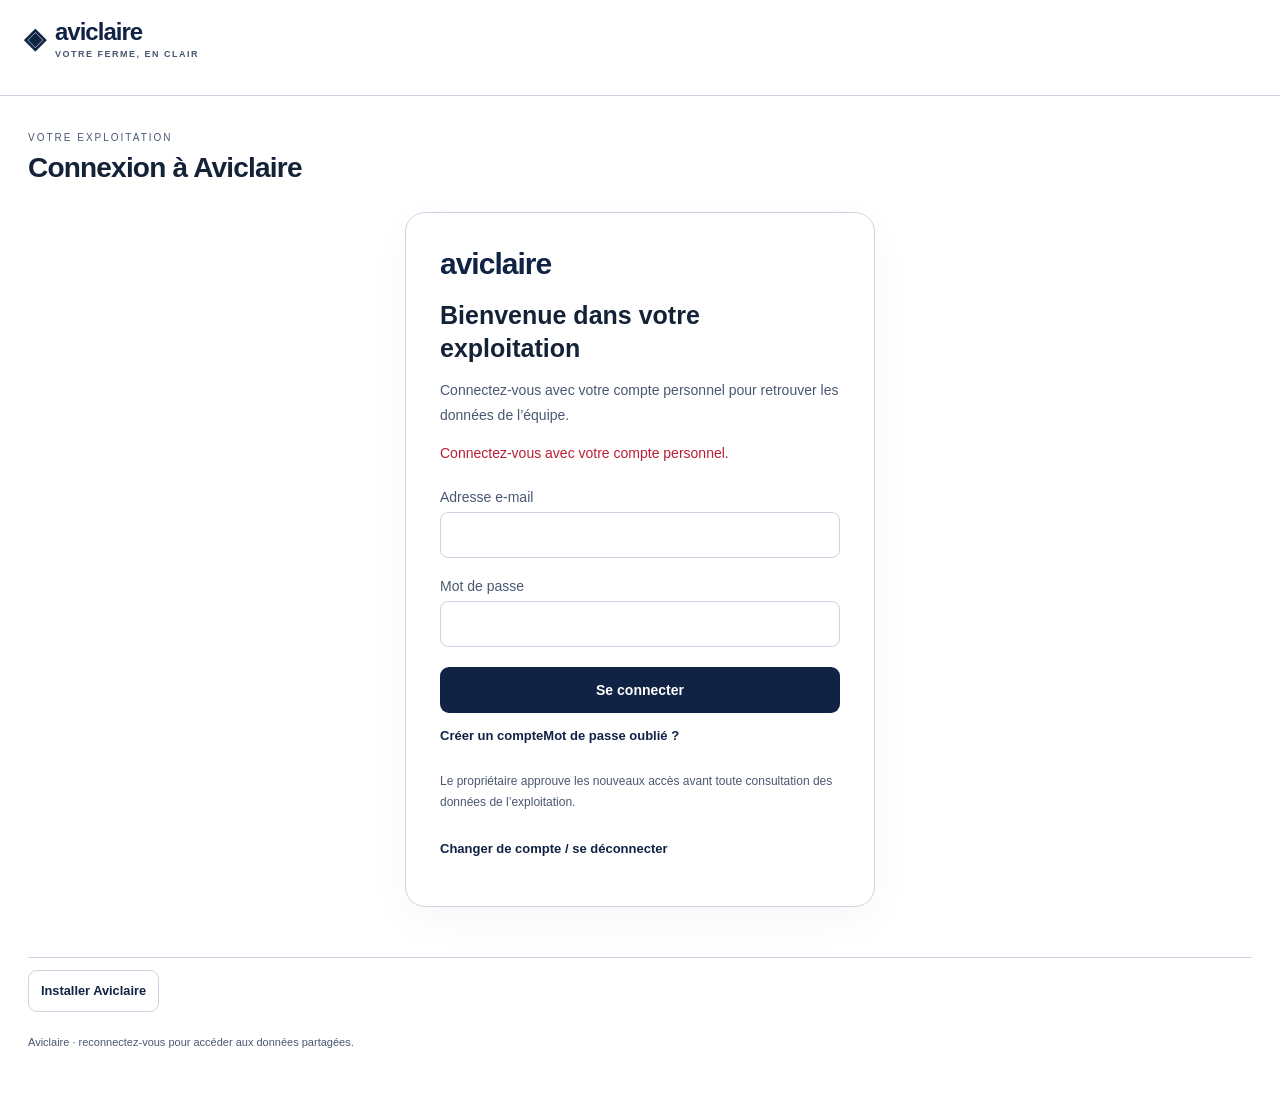
==== index.html @ 54e0d5b5 "Clarify opening funds and notes in the cash ledger Display opening funds consistently in the daily c" ====
<!doctype html><html lang="fr"><head><meta charset="utf-8"><meta name="viewport" content="width=device-width,initial-scale=1"><meta name="theme-color" content="#102344"><title>Aviclaire · Gestion de ferme</title><link rel="stylesheet" href="daily-style.css?release=c564265c43cd446d624cab5a"><link rel="manifest" href="manifest.webmanifest"><link rel="icon" type="image/svg+xml" href="icon.svg"><link rel="apple-touch-icon" href="apple-touch-icon.png"><link rel="stylesheet" href="pwa-style.css?release=c564265c43cd446d624cab5a"><meta name="aviclaire-shell-version" content="c564265c43cd446d624cab5a"></head><body><aside><a class="brand" href="index.html?actualiser=c564265c43cd446d624cab5a">◈ <span>aviclaire<small>VOTRE FERME, EN CLAIR</small></span></a><nav id="nav" aria-label="Rubriques de l’exploitation"></nav><div class="aside-foot">Gestion avicole<br><small>FCFA · Gestion partagée</small></div></aside><main><header><div><small id="eyebrow">VOTRE EXPLOITATION</small><h1 id="title">Vue d’ensemble</h1></div><button id="new">＋ Nouvelle bande</button></header><div id="connection" role="status"></div><div id="notice" role="status"></div><div id="content"></div><footer id="data-footer">Aviclaire · Accès personnel aux données partagées de l’exploitation.</footer></main><dialog id="dialog"><form id="form"><div class="dialog-head"><h2 id="form-title"></h2><button type="button" id="close" aria-label="Fermer">×</button></div><div id="fields"></div><p id="error" role="alert"></p><button type="submit">Enregistrer</button></form></dialog><script type="module" src="application.js?release=c564265c43cd446d624cab5a"></script><script type="module" src="pwa.js?release=c564265c43cd446d624cab5a"></script></body></html>
---- daily-style.css ----
:root{color-scheme:light;--app-navy:#102344;--app-ink:#142238;--app-muted:#495871;--app-border:#cbd5e1;--app-surface:#f2f5f9;--app-important:#ba1e34;--app-important-on-navy:#ff9fac}
*{box-sizing:border-box}body{margin:0;background:#fff;color:var(--app-ink);font-family:Inter,'Segoe UI',Arial,sans-serif;font-size:14px}button,input,select{font:inherit}button{border:0;border-radius:9px;background:var(--app-navy);color:white;padding:11px 16px;font-weight:600;cursor:pointer}button:hover{filter:brightness(.94)}button:focus-visible,input:focus-visible,select:focus-visible,a:focus-visible{outline:3px solid #456da4;outline-offset:3px}aside{position:sticky;top:0;background:#fff;border-bottom:1px solid var(--app-border);padding:18px max(24px,calc((100vw - 1360px)/2));z-index:5}.brand{display:flex;align-items:center;gap:10px;font-size:28px;text-decoration:none;color:var(--app-navy);font-weight:800;letter-spacing:-1px}.brand span{color:var(--app-navy);font-size:24px}.brand small{display:block;font-size:9px;color:var(--app-muted);letter-spacing:1.5px;margin-top:3px}.aside-foot{display:none}nav{display:flex;gap:5px;margin-top:18px;overflow:auto;scrollbar-width:thin}nav button{background:transparent;color:var(--app-muted);padding:10px 16px;white-space:nowrap;font-size:13px}nav .active{background:#e7eef8;color:var(--app-navy)}main{max-width:1360px;margin:0 auto;padding:32px 28px}header{display:flex;justify-content:space-between;align-items:center;gap:15px;margin-bottom:28px}#eyebrow{font-size:10px;letter-spacing:2px;color:var(--app-muted)}h1{font-size:28px;letter-spacing:-.8px;margin:8px 0 0}h2{font-size:17px;margin:0 0 20px}h3{font-size:14px}p{line-height:1.8;color:var(--app-muted)}.toolbar{display:flex;justify-content:space-between;align-items:flex-end;gap:16px;margin-bottom:22px}.toolbar-right{display:flex;align-items:flex-end;gap:12px}label{display:grid;gap:7px;font-size:12px;color:var(--app-muted)}input,select{border:1px solid var(--app-border);border-radius:8px;background:white;color:var(--app-ink);padding:10px;min-width:0;max-width:100%}.toolbar select{min-width:240px}.secondary{background:#e7eef8;color:var(--app-navy)}.hero{background:linear-gradient(110deg,#102344,#1c3b68);border-radius:20px;padding:30px 34px;display:grid;grid-template-columns:1.3fr 1fr;gap:35px;color:#fff;margin:18px 0 24px}.hero small{font-size:10px;letter-spacing:1.4px;color:#d9e7ff}.hero h2{color:var(--app-important-on-navy);font-size:38px;letter-spacing:-1px;margin:15px 0 10px}.hero p{color:#d9e7ff;margin:0 0 18px;font-size:12px}.hero .secondary{background:#ffffff24;color:white}.hero button:focus-visible,.common-cash button:focus-visible{outline-color:#fff}.hero .row{border-color:#ffffff20;font-size:12px}.hero .row span{color:#d9e7ff}.hero .row b{color:white}.cycle-line{display:flex;align-items:center;gap:15px;color:var(--app-muted);font-size:12px;flex-wrap:wrap}.badge{border-radius:20px;padding:8px 12px;color:var(--app-navy);background:#e7eef8;font-weight:700}.saved{margin-left:auto;color:var(--app-navy);font-size:11px}.metrics{display:grid;grid-template-columns:repeat(4,minmax(0,1fr));gap:18px;margin-bottom:22px}.metrics.three{grid-template-columns:repeat(3,minmax(0,1fr))}.metric{padding:24px;background:#fff;border:1px solid var(--app-border);border-radius:16px;display:grid;gap:12px}.metric small{color:var(--app-muted);font-size:12px}.metric strong{color:var(--app-important);font-size:25px;letter-spacing:-.5px;overflow-wrap:anywhere}.metric span{font-size:11px;color:var(--app-muted)}.negative{color:var(--app-important)}.quick-actions,.actions{display:flex;flex-wrap:wrap;gap:10px}.quick-actions{margin:5px 0 26px}.grid{display:grid;grid-template-columns:1fr 1.2fr;gap:22px}.panel{padding:25px;background:white;border:1px solid var(--app-border);border-radius:17px;margin-bottom:23px;min-width:0}.row{padding:13px 0;display:flex;justify-content:space-between;gap:15px;border-bottom:1px solid #e4eaf2;line-height:1.5}.row span{color:var(--app-muted)}.row b{text-align:right;font-weight:600}.note{background:var(--app-surface);padding:16px;border-radius:10px;font-size:12px;color:var(--app-muted);margin:18px 0;line-height:1.8}.section-head{display:flex;justify-content:space-between;align-items:center;gap:12px;margin-bottom:20px;flex-wrap:wrap}.tabs{display:flex;gap:6px;padding:5px;background:#e7eef8;border-radius:12px}.tabs button{padding:10px 18px}.table-wrap,.balance-wrap{overflow:auto}table{width:100%;border-collapse:collapse;white-space:nowrap}th{text-align:left;background:var(--app-surface);color:var(--app-muted);font-size:10px;font-weight:600;text-transform:uppercase;letter-spacing:.5px}td,th{padding:15px 11px;border-bottom:1px solid #e4eaf2}td{font-size:12px}td button{font-size:11px;padding:7px 10px}.empty-cell{color:var(--app-muted);padding:26px;text-align:center}.cash-chart{display:block;width:100%;max-height:280px}.cash-chart line{stroke:var(--app-border)}.cash-chart polyline{stroke:var(--app-important)}.cash-chart text{fill:var(--app-muted)}.balance{table-layout:fixed;min-width:640px}.balance th{text-align:center;font-size:13px;color:var(--app-navy);background:#e7eef8;padding:16px}.balance th+th{border-left:12px solid white}.balance td{white-space:normal}.balance td:nth-child(2n){text-align:right;white-space:nowrap}.balance td:nth-child(3){border-left:12px solid white}.balance-total{font-weight:800;background:#edf2f9}.balance-check{display:flex;justify-content:space-between;padding:17px 20px;margin-top:24px;background:#fff0f2;color:var(--app-important);border-radius:9px}.balance-check.balanced{background:#edf2f9;color:var(--app-navy)}.onboard{display:grid;grid-template-columns:repeat(3,1fr);gap:15px;margin:24px 0}.onboard>div{padding:20px;border-radius:12px;background:var(--app-surface)}.onboard p{font-size:12px}dialog{border:0;border-radius:18px;max-width:740px;width:calc(100% - 30px);max-height:90vh;padding:28px;color:var(--app-ink);box-shadow:0 30px 120px #10234440}dialog::backdrop{background:#10234470;backdrop-filter:blur(3px)}.dialog-head{display:flex;justify-content:space-between;gap:20px;align-items:flex-start}.dialog-head button{font-size:22px;background:#e7eef8;color:var(--app-navy);padding:3px 11px}#fields{display:grid;grid-template-columns:1fr 1fr;gap:18px;margin:24px 0}#error{color:var(--app-important)}footer{font-size:11px;color:var(--app-muted);margin:12px 0 20px}.alert{background:#fff0f2;color:var(--app-important);padding:16px;border-radius:10px;margin:12px 0 20px}@media(max-width:950px){.grid{grid-template-columns:1fr}.hero{grid-template-columns:1fr 1fr;gap:20px}.metrics .metric{padding:18px}.metric strong{font-size:21px}nav button{padding:10px 12px}}@media(max-width:650px){aside{padding:14px 16px;position:static}nav{margin-top:14px}nav button{font-size:12px;padding:10px 12px}main{padding:22px 16px}h1{font-size:24px}header{align-items:flex-start}header button{font-size:11px;padding:11px}.toolbar{align-items:flex-start;flex-direction:column}.toolbar-right{width:100%;justify-content:space-between}.toolbar select{min-width:240px}.hero{grid-template-columns:1fr;padding:25px;gap:8px}.hero h2{font-size:32px}.hero-side .row{padding:9px 0}.metrics.three{grid-template-columns:1fr}.metric{display:flex;flex-wrap:wrap;align-items:center;justify-content:space-between;gap:8px}.metric small{width:100%}.metric span{max-width:55%;text-align:right}.panel{padding:20px}.quick-actions>*{flex-grow:1}.onboard{grid-template-columns:1fr}.section-head .actions{width:100%}.actions button{font-size:12px}.tabs{width:100%}.tabs button{flex:1}.saved{margin-left:0}.balance-check{gap:20px}#fields{grid-template-columns:1fr}}

/* Parcours collaboratifs, dans le design Aviclaire existant. */
.connection-note{display:flex;align-items:center;gap:12px;flex-wrap:wrap;background:#fff;border:1px solid var(--app-border);border-radius:12px;padding:12px 16px;margin-bottom:18px;color:var(--app-navy);font-size:12px}.connection-note span{flex:1}.connection-note button{padding:8px 12px;min-height:40px}.connection-note a,.session-tools a{color:var(--app-navy);font-weight:600}.pending{color:var(--app-important);background:#fff0f2}.brand-row{display:flex;align-items:center;justify-content:space-between;gap:20px}.session-tools{display:flex;align-items:center;gap:18px;flex-wrap:wrap;font-size:12px}.button-link{display:inline-flex;align-items:center;justify-content:center;min-height:44px;border-radius:9px;background:var(--app-navy);color:#fff;text-decoration:none;font-weight:600;padding:12px 18px}.auth-card{max-width:470px;margin:25px auto 50px;padding:34px;border:1px solid var(--app-border);border-radius:20px;background:#fff;box-shadow:0 14px 45px #10234409}.auth-card h2{font-size:25px;line-height:1.3;margin:18px 0 12px}.auth-brand{color:var(--app-navy);font-size:30px;font-weight:750;letter-spacing:-1px}.auth-card form{display:grid;gap:20px;margin-top:24px}.auth-card input{min-height:46px}.auth-card label{font-size:14px;color:var(--app-muted)}.auth-card button{min-height:46px}.auth-help{font-size:12px}.local-link{color:var(--app-muted);font-size:12px;display:block;margin-top:20px}.text-button{background:transparent;color:var(--app-navy);padding:12px 0;font-size:13px}.common-cash{background:linear-gradient(120deg,#102344,#1c3b68);color:white;padding:24px 28px;border-radius:18px;display:flex;align-items:center;justify-content:space-between;gap:20px;flex-wrap:wrap;margin-bottom:22px}.common-cash>div{display:grid;gap:10px}.common-cash small{letter-spacing:1px;color:#d9e7ff;font-size:11px}.common-cash strong{color:var(--app-important-on-navy);font-size:32px;font-weight:700}.common-cash span{font-size:12px;color:#d9e7ff}.common-cash button{background:#ffffff20;color:white;min-height:44px}.invite-form{display:flex;align-items:end;gap:15px;margin-top:25px;flex-wrap:wrap}.invite-form label{flex:1;min-width:200px}.panel pre{white-space:pre-wrap;overflow-wrap:anywhere;max-width:640px;max-height:400px;overflow:auto;font-size:11px}.panel details summary{cursor:pointer;color:var(--app-navy)}input,select,button{min-height:44px}#auth-message{color:var(--app-important);line-height:1.6}nav button{min-height:44px}th{color:var(--app-muted);font-size:11px}label{color:var(--app-muted)}footer{color:var(--app-muted)}.note{color:var(--app-muted)}.metric small{color:var(--app-muted)}.metric span{color:var(--app-muted)}.saved{font-size:12px}.table-wrap{max-width:100%}
@media(max-width:650px){.auth-card{padding:24px 20px;margin-top:0}.connection-note{padding:12px}.connection-note span{flex-basis:100%}.common-cash{padding:22px}.common-cash strong{font-size:28px}.brand-row{align-items:flex-start;flex-direction:column;gap:12px}.session-tools{font-size:12px;gap:12px}.toolbar select{min-width:0;width:100%}.toolbar>label{width:100%}.toolbar-right{flex-wrap:wrap}.metrics{grid-template-columns:1fr 1fr;gap:12px}.metric strong{font-size:22px}.panel{padding:18px}header{flex-wrap:wrap}#new{font-size:12px}.invite-form>*{width:100%}nav{flex-wrap:wrap;overflow:visible;gap:3px}nav button{padding:9px 11px}}
@media(max-width:360px){main{padding:18px 12px}.metrics{grid-template-columns:1fr}.connection-note button{padding:8px}.auth-card h2{font-size:23px}}

[hidden]{display:none!important}
.cash-movement-note{display:block;margin-top:6px;line-height:1.5;max-width:38em}

/* Scoped to the daily overview; forms and detailed registers keep their UI. */
.home-dashboard{--home-ink:var(--app-navy);--home-muted:var(--app-muted);--home-border:var(--app-border);--home-accent:var(--app-navy);--home-important:var(--app-important);color:var(--home-ink)}
.home-overview-line{display:flex;justify-content:space-between;align-items:center;gap:12px;flex-wrap:wrap}.home-overview-line p{margin:0;color:var(--home-ink);font-weight:700;font-size:14px}.home-sync{display:inline-flex;align-items:center;gap:7px;padding:8px 11px;border:1px solid var(--app-border);border-radius:8px;color:var(--app-muted);background:#fff;font-size:11px;line-height:1.5}.home-sync:before{content:'';display:inline-block;width:7px;height:7px;border-radius:50%;background:var(--app-important);flex-shrink:0}.home-sync.is-current:before{background:var(--app-navy)}.home-period{margin:8px 0 22px;color:var(--home-muted);font-size:12px;line-height:1.6}
.home-money-grid{display:grid;grid-template-columns:minmax(0,1.45fr) repeat(2,minmax(0,1fr));gap:16px}.home-money-grid article{display:flex;flex-direction:column;justify-content:space-between;min-width:0;border:1px solid var(--home-border);border-radius:18px;background:#fff;padding:26px 24px}.home-money-grid h2{margin:0 0 14px;color:var(--home-ink);font-size:14px;line-height:1.5;font-weight:650;letter-spacing:0}.home-money-grid .home-cash{background:var(--app-navy);border-color:var(--app-navy);color:#fff;min-height:310px}.home-cash h2{color:#f2f3f5}.home-main-amount{color:var(--app-important-on-navy);font-size:clamp(27px,3.1vw,44px);font-weight:750;letter-spacing:-1.2px;line-height:1.22;margin:0 0 18px;overflow-wrap:anywhere;font-variant-numeric:tabular-nums}.home-main-amount.is-negative{color:var(--app-important-on-navy)}.home-money-grid .home-cash-explanation{color:#d9e7ff;font-size:12px;line-height:1.7;margin:0;max-width:34em}.home-total-amount{color:var(--home-important);font-size:clamp(23px,2vw,31px);font-weight:750;line-height:1.3;letter-spacing:-.6px;margin:0 0 4px;overflow-wrap:anywhere;font-variant-numeric:tabular-nums}.home-total p:not(.home-total-amount){color:var(--home-muted);margin:0;font-size:11px;line-height:1.6}.home-total dl{display:grid;gap:13px;margin:24px 0 22px}.home-total dl>div{display:grid;gap:4px}.home-total dt{color:var(--home-muted);font-size:11px;line-height:1.5}.home-total dd{color:var(--home-ink);font-size:14px;font-weight:650;margin:0;overflow-wrap:anywhere;font-variant-numeric:tabular-nums}.home-money-grid .home-detail{align-self:flex-start;display:inline-flex;align-items:center;justify-content:space-between;gap:15px;min-height:44px;padding:7px 0;background:none;border-radius:0;color:var(--home-ink);font-size:12px;text-align:left;text-decoration:none}.home-money-grid .home-detail:hover{filter:none;text-decoration:underline}.home-money-grid .home-cash .home-detail{color:#fff;margin-top:24px}.home-detail span{font-size:17px}.home-dashboard button:focus-visible{outline:3px solid #456da4;outline-offset:5px}.home-dashboard .home-cash button:focus-visible{outline-color:#fff}
.home-entry-actions{display:grid;grid-template-columns:1fr 1fr;gap:14px;margin:22px 0 0}.home-entry-actions button{display:flex;align-items:center;justify-content:center;gap:9px;min-height:54px;background:var(--home-accent);color:#fff;border-radius:11px;padding:13px 18px;font-size:14px}.home-entry-actions button:nth-child(2){background:#fff;color:var(--home-ink);border:1px solid #9caec7}.home-entry-actions button>span{font-size:20px;font-weight:400}.home-entry-actions button:disabled{cursor:default;opacity:.55}.home-entry-band{font-size:11px;color:var(--home-muted);margin:8px 0 22px;overflow-wrap:anywhere}.home-entry-band strong{font-weight:600}
.home-reconciliation{display:flex;flex-wrap:wrap;gap:14px 24px;align-items:center;padding:18px 21px;border:1px solid var(--home-border);border-radius:12px;background:#fff;margin-top:22px}.home-reconciliation>span{display:grid;gap:5px;font-size:10px;color:var(--home-muted);line-height:1.4}.home-reconciliation strong{color:var(--home-important);font-weight:650;font-size:12px;overflow-wrap:anywhere;font-variant-numeric:tabular-nums}.home-reconciliation .home-reconciliation-result{margin-left:auto;padding-left:20px;border-left:1px solid var(--home-border)}.home-data-note{padding:0 2px;margin-top:15px}.home-data-note p{font-size:11px;color:var(--home-muted);line-height:1.7;margin:6px 0}
@media(max-width:1050px){.home-money-grid{grid-template-columns:1fr 1fr}.home-money-grid .home-cash{grid-column:1/-1;min-height:220px}.home-main-amount{font-size:40px}.home-money-grid article{padding:24px}.home-total-amount{font-size:29px}.home-total dl{grid-template-columns:1fr 1fr;gap:15px}.home-reconciliation{gap:16px 24px}.home-reconciliation .home-reconciliation-result{margin-left:0}}
@media(max-width:600px){.home-overview-line{gap:9px}.home-overview-line p{font-size:13px}.home-sync{font-size:10px}.home-period{margin-bottom:17px;font-size:11px}.home-money-grid{grid-template-columns:1fr;gap:12px}.home-money-grid .home-cash{grid-column:auto;min-height:232px}.home-money-grid article{padding:22px;border-radius:15px}.home-main-amount{font-size:clamp(27px,8.4vw,38px);letter-spacing:-.9px}.home-money-grid h2{margin-bottom:11px}.home-total-amount{font-size:29px}.home-total dl{margin:18px 0 8px}.home-entry-actions{position:relative;grid-template-columns:1fr;gap:10px;margin-top:18px}.home-entry-actions button{min-height:52px}.home-reconciliation{display:grid;grid-template-columns:1fr 1fr;gap:18px 14px;padding:18px}.home-reconciliation .home-reconciliation-result{grid-column:1/-1;padding:14px 0 0;border-left:0;border-top:1px solid var(--home-border)}.home-reconciliation-result strong{font-size:17px}.home-entry-band{margin-bottom:18px}}
@media(prefers-reduced-motion:reduce){.home-dashboard *{scroll-behavior:auto}}
/* Keep the two daily actions reachable on a phone while reviewing totals. */
@media(max-width:600px){
 .home-dashboard{padding-bottom:110px}
 .home-entry-actions{position:fixed;left:0;right:0;bottom:0;z-index:40;display:grid;grid-template-columns:1fr 1fr;gap:9px;margin:0;padding:10px 12px calc(10px + env(safe-area-inset-bottom,0px));background:#fff;border-top:1px solid var(--home-border);box-shadow:0 -4px 20px #10234410}
 .home-entry-actions button{min-height:52px;padding:10px 8px;font-size:12px;gap:5px;line-height:1.35}
 .home-entry-actions button>span{font-size:16px}
}
---- pwa-style.css ----
.pwa-tools{display:flex;align-items:center;flex-wrap:wrap;gap:8px 14px;margin:18px 0 0;padding:12px 0;border-top:1px solid #cbd5e1;font:inherit;color:#495871}.pwa-tools button{min-height:42px;padding:8px 12px;border:1px solid #cbd5e1;background:#fff;color:#102344;border-radius:9px;font:inherit;font-size:.8rem;font-weight:600;cursor:pointer}.pwa-tools button:hover{background:#f2f4f7}.pwa-tools button:focus-visible,.pwa-dialog button:focus-visible{outline:3px solid #456da4;outline-offset:3px}.pwa-tools [hidden]{display:none!important}.pwa-offline{flex-basis:100%;margin:0;color:#ba1e34;font-size:.8rem;line-height:1.5}.pwa-dialog{width:min(480px,calc(100vw - 32px));max-height:calc(100dvh - 40px);box-sizing:border-box;padding:24px;border:1px solid #cbd5e1;border-radius:16px;background:#fff;color:#102344;box-shadow:0 20px 70px #15233b38}.pwa-dialog::backdrop{background:#14213770}.pwa-dialog h2{margin:0 0 18px;font-size:1.2rem}.pwa-dialog h3{margin:22px 0 8px;font-size:1rem}.pwa-dialog p,.pwa-dialog ol{font-size:.9rem;line-height:1.65}.pwa-dialog ol{padding-left:22px}.pwa-dialog li{margin-bottom:7px}.pwa-dialog button{min-height:44px;padding:10px 18px;border:1px solid #cbd5e1;border-radius:9px;background:#f4f6f9;color:#102344;font:inherit;font-weight:600;cursor:pointer}.pwa-dialog-close{display:flex;justify-content:flex-end;margin-top:24px}@media(max-width:600px){.pwa-tools{gap:8px}.pwa-tools button{flex:1 1 auto}.pwa-dialog{padding:20px}}
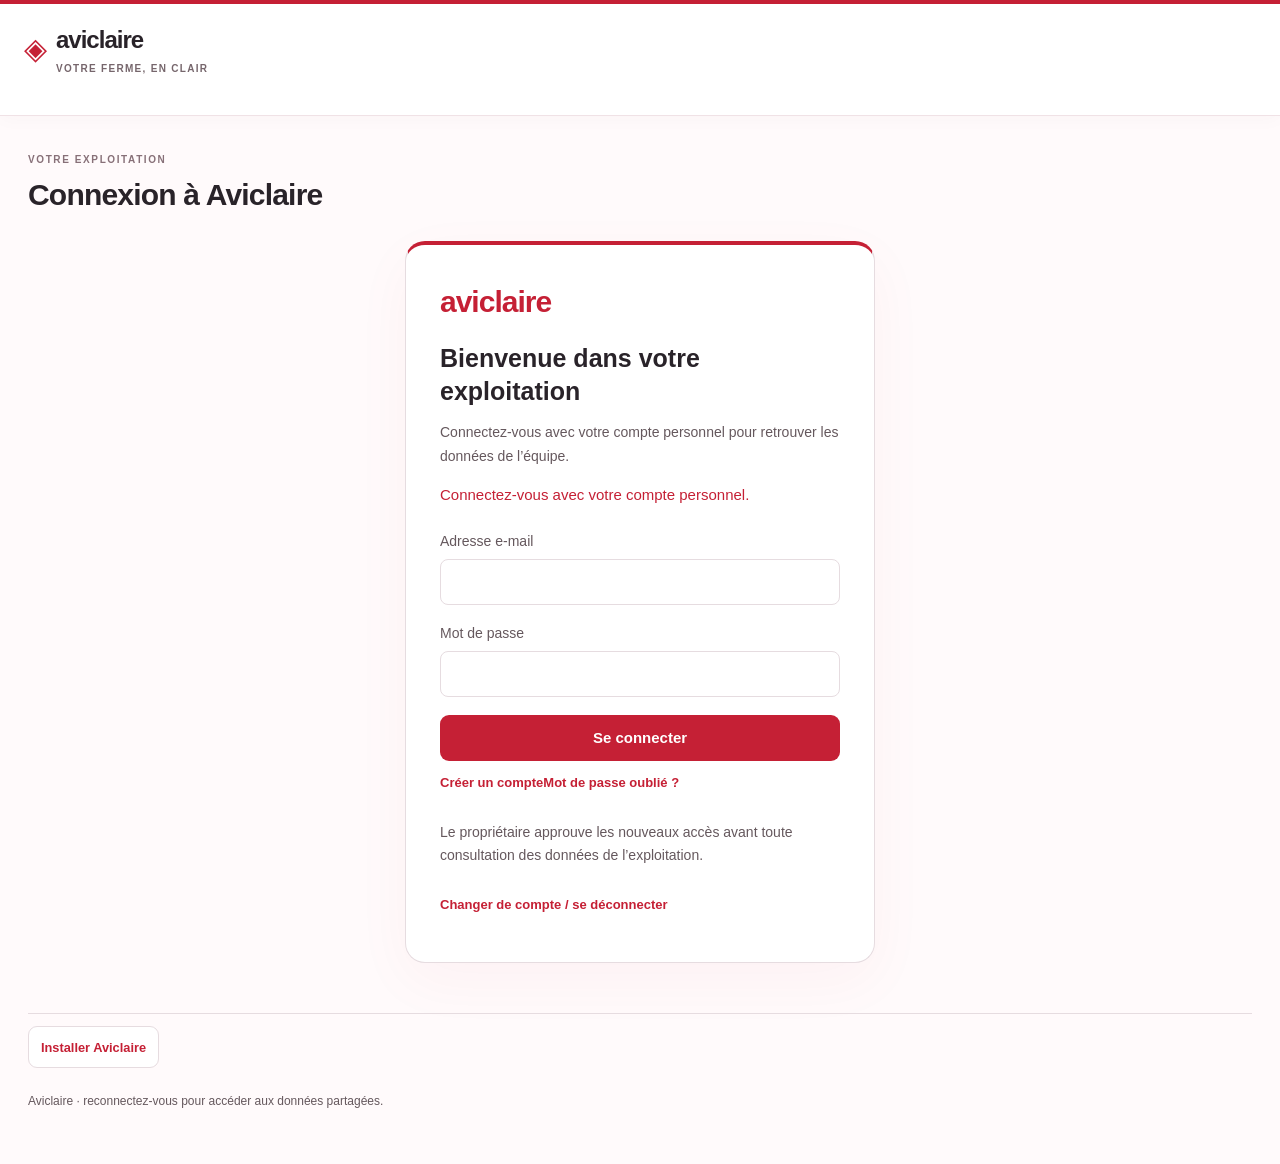
==== commit 0bc2aa4f: "Aviclaire : application rouge et blanc, Master Board et dépenses protégées Navigation du propriétair" ====
--- a/index.html
+++ b/index.html
@@ -1 +1 @@
-<!doctype html><html lang="fr"><head><meta charset="utf-8"><meta name="viewport" content="width=device-width,initial-scale=1"><meta name="theme-color" content="#102344"><title>Aviclaire · Gestion de ferme</title><link rel="stylesheet" href="daily-style.css?release=c564265c43cd446d624cab5a"><link rel="manifest" href="manifest.webmanifest"><link rel="icon" type="image/svg+xml" href="icon.svg"><link rel="apple-touch-icon" href="apple-touch-icon.png"><link rel="stylesheet" href="pwa-style.css?release=c564265c43cd446d624cab5a"><meta name="aviclaire-shell-version" content="c564265c43cd446d624cab5a"></head><body><aside><a class="brand" href="index.html?actualiser=c564265c43cd446d624cab5a">◈ <span>aviclaire<small>VOTRE FERME, EN CLAIR</small></span></a><nav id="nav" aria-label="Rubriques de l’exploitation"></nav><div class="aside-foot">Gestion avicole<br><small>FCFA · Gestion partagée</small></div></aside><main><header><div><small id="eyebrow">VOTRE EXPLOITATION</small><h1 id="title">Vue d’ensemble</h1></div><button id="new">＋ Nouvelle bande</button></header><div id="connection" role="status"></div><div id="notice" role="status"></div><div id="content"></div><footer id="data-footer">Aviclaire · Accès personnel aux données partagées de l’exploitation.</footer></main><dialog id="dialog"><form id="form"><div class="dialog-head"><h2 id="form-title"></h2><button type="button" id="close" aria-label="Fermer">×</button></div><div id="fields"></div><p id="error" role="alert"></p><button type="submit">Enregistrer</button></form></dialog><script type="module" src="application.js?release=c564265c43cd446d624cab5a"></script><script type="module" src="pwa.js?release=c564265c43cd446d624cab5a"></script></body></html>
+<!doctype html><html lang="fr"><head><meta charset="utf-8"><meta name="viewport" content="width=device-width,initial-scale=1"><meta name="theme-color" content="#c52035"><title>Aviclaire · Gestion de ferme</title><link rel="stylesheet" href="daily-style.css?release=e579883b88e5424d6ea4318e"><link rel="manifest" href="manifest.webmanifest"><link rel="icon" type="image/svg+xml" href="icon.svg"><link rel="apple-touch-icon" href="apple-touch-icon.png"><link rel="stylesheet" href="pwa-style.css?release=e579883b88e5424d6ea4318e"><meta name="aviclaire-shell-version" content="e579883b88e5424d6ea4318e"></head><body><aside><a class="brand" href="index.html?actualiser=e579883b88e5424d6ea4318e"><span class="brand-mark" aria-hidden="true">◈</span><span>aviclaire<small>VOTRE FERME, EN CLAIR</small></span></a><nav id="nav" aria-label="Rubriques de l’exploitation"></nav><div class="aside-foot">Gestion avicole<br><small>FCFA · Gestion partagée</small></div></aside><main><header><div><small id="eyebrow">VOTRE EXPLOITATION</small><h1 id="title">Vue d’ensemble</h1></div><button id="new">＋ Nouvelle bande</button></header><div id="connection" role="status"></div><div id="notice" role="status"></div><div id="content"></div><footer id="data-footer">Aviclaire · Accès personnel aux données partagées de l’exploitation.</footer></main><dialog id="dialog"><form id="form"><div class="dialog-head"><h2 id="form-title"></h2><button type="button" id="close" aria-label="Fermer">×</button></div><div id="fields"></div><p id="error" role="alert"></p><button type="submit">Enregistrer</button></form></dialog><script type="module" src="application.js?release=e579883b88e5424d6ea4318e"></script><script type="module" src="pwa.js?release=e579883b88e5424d6ea4318e"></script></body></html>
--- a/daily-style.css
+++ b/daily-style.css
@@ -1,19 +1,62 @@
-:root{color-scheme:light;--app-navy:#102344;--app-ink:#142238;--app-muted:#495871;--app-border:#cbd5e1;--app-surface:#f2f5f9;--app-important:#ba1e34;--app-important-on-navy:#ff9fac}
-*{box-sizing:border-box}body{margin:0;background:#fff;color:var(--app-ink);font-family:Inter,'Segoe UI',Arial,sans-serif;font-size:14px}button,input,select{font:inherit}button{border:0;border-radius:9px;background:var(--app-navy);color:white;padding:11px 16px;font-weight:600;cursor:pointer}button:hover{filter:brightness(.94)}button:focus-visible,input:focus-visible,select:focus-visible,a:focus-visible{outline:3px solid #456da4;outline-offset:3px}aside{position:sticky;top:0;background:#fff;border-bottom:1px solid var(--app-border);padding:18px max(24px,calc((100vw - 1360px)/2));z-index:5}.brand{display:flex;align-items:center;gap:10px;font-size:28px;text-decoration:none;color:var(--app-navy);font-weight:800;letter-spacing:-1px}.brand span{color:var(--app-navy);font-size:24px}.brand small{display:block;font-size:9px;color:var(--app-muted);letter-spacing:1.5px;margin-top:3px}.aside-foot{display:none}nav{display:flex;gap:5px;margin-top:18px;overflow:auto;scrollbar-width:thin}nav button{background:transparent;color:var(--app-muted);padding:10px 16px;white-space:nowrap;font-size:13px}nav .active{background:#e7eef8;color:var(--app-navy)}main{max-width:1360px;margin:0 auto;padding:32px 28px}header{display:flex;justify-content:space-between;align-items:center;gap:15px;margin-bottom:28px}#eyebrow{font-size:10px;letter-spacing:2px;color:var(--app-muted)}h1{font-size:28px;letter-spacing:-.8px;margin:8px 0 0}h2{font-size:17px;margin:0 0 20px}h3{font-size:14px}p{line-height:1.8;color:var(--app-muted)}.toolbar{display:flex;justify-content:space-between;align-items:flex-end;gap:16px;margin-bottom:22px}.toolbar-right{display:flex;align-items:flex-end;gap:12px}label{display:grid;gap:7px;font-size:12px;color:var(--app-muted)}input,select{border:1px solid var(--app-border);border-radius:8px;background:white;color:var(--app-ink);padding:10px;min-width:0;max-width:100%}.toolbar select{min-width:240px}.secondary{background:#e7eef8;color:var(--app-navy)}.hero{background:linear-gradient(110deg,#102344,#1c3b68);border-radius:20px;padding:30px 34px;display:grid;grid-template-columns:1.3fr 1fr;gap:35px;color:#fff;margin:18px 0 24px}.hero small{font-size:10px;letter-spacing:1.4px;color:#d9e7ff}.hero h2{color:var(--app-important-on-navy);font-size:38px;letter-spacing:-1px;margin:15px 0 10px}.hero p{color:#d9e7ff;margin:0 0 18px;font-size:12px}.hero .secondary{background:#ffffff24;color:white}.hero button:focus-visible,.common-cash button:focus-visible{outline-color:#fff}.hero .row{border-color:#ffffff20;font-size:12px}.hero .row span{color:#d9e7ff}.hero .row b{color:white}.cycle-line{display:flex;align-items:center;gap:15px;color:var(--app-muted);font-size:12px;flex-wrap:wrap}.badge{border-radius:20px;padding:8px 12px;color:var(--app-navy);background:#e7eef8;font-weight:700}.saved{margin-left:auto;color:var(--app-navy);font-size:11px}.metrics{display:grid;grid-template-columns:repeat(4,minmax(0,1fr));gap:18px;margin-bottom:22px}.metrics.three{grid-template-columns:repeat(3,minmax(0,1fr))}.metric{padding:24px;background:#fff;border:1px solid var(--app-border);border-radius:16px;display:grid;gap:12px}.metric small{color:var(--app-muted);font-size:12px}.metric strong{color:var(--app-important);font-size:25px;letter-spacing:-.5px;overflow-wrap:anywhere}.metric span{font-size:11px;color:var(--app-muted)}.negative{color:var(--app-important)}.quick-actions,.actions{display:flex;flex-wrap:wrap;gap:10px}.quick-actions{margin:5px 0 26px}.grid{display:grid;grid-template-columns:1fr 1.2fr;gap:22px}.panel{padding:25px;background:white;border:1px solid var(--app-border);border-radius:17px;margin-bottom:23px;min-width:0}.row{padding:13px 0;display:flex;justify-content:space-between;gap:15px;border-bottom:1px solid #e4eaf2;line-height:1.5}.row span{color:var(--app-muted)}.row b{text-align:right;font-weight:600}.note{background:var(--app-surface);padding:16px;border-radius:10px;font-size:12px;color:var(--app-muted);margin:18px 0;line-height:1.8}.section-head{display:flex;justify-content:space-between;align-items:center;gap:12px;margin-bottom:20px;flex-wrap:wrap}.tabs{display:flex;gap:6px;padding:5px;background:#e7eef8;border-radius:12px}.tabs button{padding:10px 18px}.table-wrap,.balance-wrap{overflow:auto}table{width:100%;border-collapse:collapse;white-space:nowrap}th{text-align:left;background:var(--app-surface);color:var(--app-muted);font-size:10px;font-weight:600;text-transform:uppercase;letter-spacing:.5px}td,th{padding:15px 11px;border-bottom:1px solid #e4eaf2}td{font-size:12px}td button{font-size:11px;padding:7px 10px}.empty-cell{color:var(--app-muted);padding:26px;text-align:center}.cash-chart{display:block;width:100%;max-height:280px}.cash-chart line{stroke:var(--app-border)}.cash-chart polyline{stroke:var(--app-important)}.cash-chart text{fill:var(--app-muted)}.balance{table-layout:fixed;min-width:640px}.balance th{text-align:center;font-size:13px;color:var(--app-navy);background:#e7eef8;padding:16px}.balance th+th{border-left:12px solid white}.balance td{white-space:normal}.balance td:nth-child(2n){text-align:right;white-space:nowrap}.balance td:nth-child(3){border-left:12px solid white}.balance-total{font-weight:800;background:#edf2f9}.balance-check{display:flex;justify-content:space-between;padding:17px 20px;margin-top:24px;background:#fff0f2;color:var(--app-important);border-radius:9px}.balance-check.balanced{background:#edf2f9;color:var(--app-navy)}.onboard{display:grid;grid-template-columns:repeat(3,1fr);gap:15px;margin:24px 0}.onboard>div{padding:20px;border-radius:12px;background:var(--app-surface)}.onboard p{font-size:12px}dialog{border:0;border-radius:18px;max-width:740px;width:calc(100% - 30px);max-height:90vh;padding:28px;color:var(--app-ink);box-shadow:0 30px 120px #10234440}dialog::backdrop{background:#10234470;backdrop-filter:blur(3px)}.dialog-head{display:flex;justify-content:space-between;gap:20px;align-items:flex-start}.dialog-head button{font-size:22px;background:#e7eef8;color:var(--app-navy);padding:3px 11px}#fields{display:grid;grid-template-columns:1fr 1fr;gap:18px;margin:24px 0}#error{color:var(--app-important)}footer{font-size:11px;color:var(--app-muted);margin:12px 0 20px}.alert{background:#fff0f2;color:var(--app-important);padding:16px;border-radius:10px;margin:12px 0 20px}@media(max-width:950px){.grid{grid-template-columns:1fr}.hero{grid-template-columns:1fr 1fr;gap:20px}.metrics .metric{padding:18px}.metric strong{font-size:21px}nav button{padding:10px 12px}}@media(max-width:650px){aside{padding:14px 16px;position:static}nav{margin-top:14px}nav button{font-size:12px;padding:10px 12px}main{padding:22px 16px}h1{font-size:24px}header{align-items:flex-start}header button{font-size:11px;padding:11px}.toolbar{align-items:flex-start;flex-direction:column}.toolbar-right{width:100%;justify-content:space-between}.toolbar select{min-width:240px}.hero{grid-template-columns:1fr;padding:25px;gap:8px}.hero h2{font-size:32px}.hero-side .row{padding:9px 0}.metrics.three{grid-template-columns:1fr}.metric{display:flex;flex-wrap:wrap;align-items:center;justify-content:space-between;gap:8px}.metric small{width:100%}.metric span{max-width:55%;text-align:right}.panel{padding:20px}.quick-actions>*{flex-grow:1}.onboard{grid-template-columns:1fr}.section-head .actions{width:100%}.actions button{font-size:12px}.tabs{width:100%}.tabs button{flex:1}.saved{margin-left:0}.balance-check{gap:20px}#fields{grid-template-columns:1fr}}
+:root{color-scheme:light;--app-accent:#c52035;--app-navy:var(--app-accent);--app-ink:#292329;--app-muted:#65585d;--app-border:#e6dce0;--app-surface:#fff7f8;--app-important:#c52035;--app-important-on-navy:#ffffff}
+*{box-sizing:border-box}body{margin:0;background:#fff;color:var(--app-ink);font-family:Inter,'Segoe UI',Arial,sans-serif;font-size:14px}button,input,select{font:inherit}button{border:0;border-radius:9px;background:var(--app-navy);color:white;padding:11px 16px;font-weight:600;cursor:pointer}button:hover{filter:brightness(.94)}button:focus-visible,input:focus-visible,select:focus-visible,a:focus-visible{outline:3px solid #9d172c;outline-offset:3px}aside{position:sticky;top:0;background:#fff;border-bottom:1px solid var(--app-border);padding:18px max(24px,calc((100vw - 1360px)/2));z-index:5}.brand{display:flex;align-items:center;gap:10px;font-size:28px;text-decoration:none;color:var(--app-navy);font-weight:800;letter-spacing:-1px}.brand span{color:var(--app-navy);font-size:24px}.brand small{display:block;font-size:9px;color:var(--app-muted);letter-spacing:1.5px;margin-top:3px}.aside-foot{display:none}nav{display:flex;gap:5px;margin-top:18px;overflow:auto;scrollbar-width:thin}nav button{background:transparent;color:var(--app-muted);padding:10px 16px;white-space:nowrap;font-size:13px}nav .active{background:#fff0f2;color:var(--app-navy)}main{max-width:1360px;margin:0 auto;padding:32px 28px}header{display:flex;justify-content:space-between;align-items:center;gap:15px;margin-bottom:28px}#eyebrow{font-size:10px;letter-spacing:2px;color:var(--app-muted)}h1{font-size:28px;letter-spacing:-.8px;margin:8px 0 0}h2{font-size:17px;margin:0 0 20px}h3{font-size:14px}p{line-height:1.8;color:var(--app-muted)}.toolbar{display:flex;justify-content:space-between;align-items:flex-end;gap:16px;margin-bottom:22px}.toolbar-right{display:flex;align-items:flex-end;gap:12px}label{display:grid;gap:7px;font-size:12px;color:var(--app-muted)}input,select{border:1px solid var(--app-border);border-radius:8px;background:white;color:var(--app-ink);padding:10px;min-width:0;max-width:100%}.toolbar select{min-width:240px}.secondary{background:#fff0f2;color:var(--app-navy)}.hero{background:linear-gradient(110deg,#c52035,#9d172c);border-radius:20px;padding:30px 34px;display:grid;grid-template-columns:1.3fr 1fr;gap:35px;color:#fff;margin:18px 0 24px}.hero small{font-size:10px;letter-spacing:1.4px;color:#fff0f2}.hero h2{color:var(--app-important-on-navy);font-size:38px;letter-spacing:-1px;margin:15px 0 10px}.hero p{color:#fff0f2;margin:0 0 18px;font-size:12px}.hero .secondary{background:#ffffff24;color:white}.hero button:focus-visible,.common-cash button:focus-visible{outline-color:#fff}.hero .row{border-color:#ffffff20;font-size:12px}.hero .row span{color:#fff0f2}.hero .row b{color:white}.cycle-line{display:flex;align-items:center;gap:15px;color:var(--app-muted);font-size:12px;flex-wrap:wrap}.badge{border-radius:20px;padding:8px 12px;color:var(--app-navy);background:#fff0f2;font-weight:700}.saved{margin-left:auto;color:var(--app-navy);font-size:11px}.metrics{display:grid;grid-template-columns:repeat(4,minmax(0,1fr));gap:18px;margin-bottom:22px}.metrics.three{grid-template-columns:repeat(3,minmax(0,1fr))}.metric{padding:24px;background:#fff;border:1px solid var(--app-border);border-radius:16px;display:grid;gap:12px}.metric small{color:var(--app-muted);font-size:12px}.metric strong{color:var(--app-important);font-size:25px;letter-spacing:-.5px;overflow-wrap:anywhere}.metric span{font-size:11px;color:var(--app-muted)}.negative{color:var(--app-important)}.quick-actions,.actions{display:flex;flex-wrap:wrap;gap:10px}.quick-actions{margin:5px 0 26px}.grid{display:grid;grid-template-columns:1fr 1.2fr;gap:22px}.panel{padding:25px;background:white;border:1px solid var(--app-border);border-radius:17px;margin-bottom:23px;min-width:0}.row{padding:13px 0;display:flex;justify-content:space-between;gap:15px;border-bottom:1px solid #f0e6e9;line-height:1.5}.row span{color:var(--app-muted)}.row b{text-align:right;font-weight:600}.note{background:var(--app-surface);padding:16px;border-radius:10px;font-size:12px;color:var(--app-muted);margin:18px 0;line-height:1.8}.section-head{display:flex;justify-content:space-between;align-items:center;gap:12px;margin-bottom:20px;flex-wrap:wrap}.tabs{display:flex;gap:6px;padding:5px;background:#fff0f2;border-radius:12px}.tabs button{padding:10px 18px}.table-wrap,.balance-wrap{overflow:auto}table{width:100%;border-collapse:collapse;white-space:nowrap}th{text-align:left;background:var(--app-surface);color:var(--app-muted);font-size:10px;font-weight:600;text-transform:uppercase;letter-spacing:.5px}td,th{padding:15px 11px;border-bottom:1px solid #f0e6e9}td{font-size:12px}td button{font-size:11px;padding:7px 10px}.empty-cell{color:var(--app-muted);padding:26px;text-align:center}.cash-chart{display:block;width:100%;max-height:280px}.cash-chart line{stroke:var(--app-border)}.cash-chart polyline{stroke:var(--app-important)}.cash-chart text{fill:var(--app-muted)}.balance{table-layout:fixed;min-width:640px}.balance th{text-align:center;font-size:13px;color:var(--app-navy);background:#fff0f2;padding:16px}.balance th+th{border-left:12px solid white}.balance td{white-space:normal}.balance td:nth-child(2n){text-align:right;white-space:nowrap}.balance td:nth-child(3){border-left:12px solid white}.balance-total{font-weight:800;background:#fff4f6}.balance-check{display:flex;justify-content:space-between;padding:17px 20px;margin-top:24px;background:#fff0f2;color:var(--app-important);border-radius:9px}.balance-check.balanced{background:#fff4f6;color:var(--app-navy)}.onboard{display:grid;grid-template-columns:repeat(3,1fr);gap:15px;margin:24px 0}.onboard>div{padding:20px;border-radius:12px;background:var(--app-surface)}.onboard p{font-size:12px}dialog{border:0;border-radius:18px;max-width:740px;width:calc(100% - 30px);max-height:90vh;padding:28px;color:var(--app-ink);box-shadow:0 30px 120px #c5203540}dialog::backdrop{background:#c5203570;backdrop-filter:blur(3px)}.dialog-head{display:flex;justify-content:space-between;gap:20px;align-items:flex-start}.dialog-head button{font-size:22px;background:#fff0f2;color:var(--app-navy);padding:3px 11px}#fields{display:grid;grid-template-columns:1fr 1fr;gap:18px;margin:24px 0}#error{color:var(--app-important)}footer{font-size:11px;color:var(--app-muted);margin:12px 0 20px}.alert{background:#fff0f2;color:var(--app-important);padding:16px;border-radius:10px;margin:12px 0 20px}@media(max-width:950px){.grid{grid-template-columns:1fr}.hero{grid-template-columns:1fr 1fr;gap:20px}.metrics .metric{padding:18px}.metric strong{font-size:21px}nav button{padding:10px 12px}}@media(max-width:650px){aside{padding:14px 16px;position:static}nav{margin-top:14px}nav button{font-size:12px;padding:10px 12px}main{padding:22px 16px}h1{font-size:24px}header{align-items:flex-start}header button{font-size:11px;padding:11px}.toolbar{align-items:flex-start;flex-direction:column}.toolbar-right{width:100%;justify-content:space-between}.toolbar select{min-width:240px}.hero{grid-template-columns:1fr;padding:25px;gap:8px}.hero h2{font-size:32px}.hero-side .row{padding:9px 0}.metrics.three{grid-template-columns:1fr}.metric{display:flex;flex-wrap:wrap;align-items:center;justify-content:space-between;gap:8px}.metric small{width:100%}.metric span{max-width:55%;text-align:right}.panel{padding:20px}.quick-actions>*{flex-grow:1}.onboard{grid-template-columns:1fr}.section-head .actions{width:100%}.actions button{font-size:12px}.tabs{width:100%}.tabs button{flex:1}.saved{margin-left:0}.balance-check{gap:20px}#fields{grid-template-columns:1fr}}
 
 /* Parcours collaboratifs, dans le design Aviclaire existant. */
-.connection-note{display:flex;align-items:center;gap:12px;flex-wrap:wrap;background:#fff;border:1px solid var(--app-border);border-radius:12px;padding:12px 16px;margin-bottom:18px;color:var(--app-navy);font-size:12px}.connection-note span{flex:1}.connection-note button{padding:8px 12px;min-height:40px}.connection-note a,.session-tools a{color:var(--app-navy);font-weight:600}.pending{color:var(--app-important);background:#fff0f2}.brand-row{display:flex;align-items:center;justify-content:space-between;gap:20px}.session-tools{display:flex;align-items:center;gap:18px;flex-wrap:wrap;font-size:12px}.button-link{display:inline-flex;align-items:center;justify-content:center;min-height:44px;border-radius:9px;background:var(--app-navy);color:#fff;text-decoration:none;font-weight:600;padding:12px 18px}.auth-card{max-width:470px;margin:25px auto 50px;padding:34px;border:1px solid var(--app-border);border-radius:20px;background:#fff;box-shadow:0 14px 45px #10234409}.auth-card h2{font-size:25px;line-height:1.3;margin:18px 0 12px}.auth-brand{color:var(--app-navy);font-size:30px;font-weight:750;letter-spacing:-1px}.auth-card form{display:grid;gap:20px;margin-top:24px}.auth-card input{min-height:46px}.auth-card label{font-size:14px;color:var(--app-muted)}.auth-card button{min-height:46px}.auth-help{font-size:12px}.local-link{color:var(--app-muted);font-size:12px;display:block;margin-top:20px}.text-button{background:transparent;color:var(--app-navy);padding:12px 0;font-size:13px}.common-cash{background:linear-gradient(120deg,#102344,#1c3b68);color:white;padding:24px 28px;border-radius:18px;display:flex;align-items:center;justify-content:space-between;gap:20px;flex-wrap:wrap;margin-bottom:22px}.common-cash>div{display:grid;gap:10px}.common-cash small{letter-spacing:1px;color:#d9e7ff;font-size:11px}.common-cash strong{color:var(--app-important-on-navy);font-size:32px;font-weight:700}.common-cash span{font-size:12px;color:#d9e7ff}.common-cash button{background:#ffffff20;color:white;min-height:44px}.invite-form{display:flex;align-items:end;gap:15px;margin-top:25px;flex-wrap:wrap}.invite-form label{flex:1;min-width:200px}.panel pre{white-space:pre-wrap;overflow-wrap:anywhere;max-width:640px;max-height:400px;overflow:auto;font-size:11px}.panel details summary{cursor:pointer;color:var(--app-navy)}input,select,button{min-height:44px}#auth-message{color:var(--app-important);line-height:1.6}nav button{min-height:44px}th{color:var(--app-muted);font-size:11px}label{color:var(--app-muted)}footer{color:var(--app-muted)}.note{color:var(--app-muted)}.metric small{color:var(--app-muted)}.metric span{color:var(--app-muted)}.saved{font-size:12px}.table-wrap{max-width:100%}
+.connection-note{display:flex;align-items:center;gap:12px;flex-wrap:wrap;background:#fff;border:1px solid var(--app-border);border-radius:12px;padding:12px 16px;margin-bottom:18px;color:var(--app-navy);font-size:12px}.connection-note span{flex:1}.connection-note button{padding:8px 12px;min-height:40px}.connection-note a,.session-tools a{color:var(--app-navy);font-weight:600}.pending{color:var(--app-important);background:#fff0f2}.brand-row{display:flex;align-items:center;justify-content:space-between;gap:20px}.session-tools{display:flex;align-items:center;gap:18px;flex-wrap:wrap;font-size:12px}.button-link{display:inline-flex;align-items:center;justify-content:center;min-height:44px;border-radius:9px;background:var(--app-navy);color:#fff;text-decoration:none;font-weight:600;padding:12px 18px}.auth-card{max-width:470px;margin:25px auto 50px;padding:34px;border:1px solid var(--app-border);border-radius:20px;background:#fff;box-shadow:0 14px 45px #c5203509}.auth-card h2{font-size:25px;line-height:1.3;margin:18px 0 12px}.auth-brand{color:var(--app-navy);font-size:30px;font-weight:750;letter-spacing:-1px}.auth-card form{display:grid;gap:20px;margin-top:24px}.auth-card input{min-height:46px}.auth-card label{font-size:14px;color:var(--app-muted)}.auth-card button{min-height:46px}.auth-help{font-size:12px}.local-link{color:var(--app-muted);font-size:12px;display:block;margin-top:20px}.text-button{background:transparent;color:var(--app-navy);padding:12px 0;font-size:13px}.common-cash{background:linear-gradient(120deg,#c52035,#9d172c);color:white;padding:24px 28px;border-radius:18px;display:flex;align-items:center;justify-content:space-between;gap:20px;flex-wrap:wrap;margin-bottom:22px}.common-cash>div{display:grid;gap:10px}.common-cash small{letter-spacing:1px;color:#fff0f2;font-size:11px}.common-cash strong{color:var(--app-important-on-navy);font-size:32px;font-weight:700}.common-cash span{font-size:12px;color:#fff0f2}.common-cash button{background:#ffffff20;color:white;min-height:44px}.invite-form{display:flex;align-items:end;gap:15px;margin-top:25px;flex-wrap:wrap}.invite-form label{flex:1;min-width:200px}.panel pre{white-space:pre-wrap;overflow-wrap:anywhere;max-width:640px;max-height:400px;overflow:auto;font-size:11px}.panel details summary{cursor:pointer;color:var(--app-navy)}input,select,button{min-height:44px}#auth-message{color:var(--app-important);line-height:1.6}nav button{min-height:44px}th{color:var(--app-muted);font-size:11px}label{color:var(--app-muted)}footer{color:var(--app-muted)}.note{color:var(--app-muted)}.metric small{color:var(--app-muted)}.metric span{color:var(--app-muted)}.saved{font-size:12px}.table-wrap{max-width:100%}
 @media(max-width:650px){.auth-card{padding:24px 20px;margin-top:0}.connection-note{padding:12px}.connection-note span{flex-basis:100%}.common-cash{padding:22px}.common-cash strong{font-size:28px}.brand-row{align-items:flex-start;flex-direction:column;gap:12px}.session-tools{font-size:12px;gap:12px}.toolbar select{min-width:0;width:100%}.toolbar>label{width:100%}.toolbar-right{flex-wrap:wrap}.metrics{grid-template-columns:1fr 1fr;gap:12px}.metric strong{font-size:22px}.panel{padding:18px}header{flex-wrap:wrap}#new{font-size:12px}.invite-form>*{width:100%}nav{flex-wrap:wrap;overflow:visible;gap:3px}nav button{padding:9px 11px}}
 @media(max-width:360px){main{padding:18px 12px}.metrics{grid-template-columns:1fr}.connection-note button{padding:8px}.auth-card h2{font-size:23px}}
 
 [hidden]{display:none!important}
 .cash-movement-note{display:block;margin-top:6px;line-height:1.5;max-width:38em}
 
+/* Daily workspace: warm white, clear red actions, quiet farm line drawings. */
+body{background:#fffafb;font-size:15px;line-height:1.5}
+button,a,input,select{-webkit-tap-highlight-color:transparent}button,a{touch-action:manipulation}
+button{display:inline-flex;align-items:center;justify-content:center;gap:8px;transition:background-color .15s,border-color .15s;line-height:1.45}
+button:disabled{cursor:default;opacity:.6}input,select{font-size:16px;min-height:46px}
+aside{border-top:4px solid var(--app-accent);border-bottom-color:#f0e2e6;box-shadow:0 3px 18px #5a172207}
+.brand{color:var(--app-ink)}.brand>span{color:var(--app-ink)}.brand>svg,.brand-mark{color:var(--app-accent)}
+.brand small{font-size:10px;font-weight:650;letter-spacing:1.3px;color:#76666c}
+nav{padding:0 0 3px;gap:5px}nav button{min-height:46px;border-radius:10px;padding:10px 12px;gap:7px;font-weight:600;font-size:13px;color:#61535a;flex-shrink:0}
+nav button:hover{background:#fff0f2;filter:none;color:var(--app-accent)}nav button.active{background:var(--app-accent);color:#fff;box-shadow:0 4px 12px #c520351c}
+nav button .av-icon{width:18px;height:18px;stroke-width:1.85}main{padding-top:28px}header{min-height:72px;margin-bottom:24px}
+h1{font-size:30px;color:var(--app-ink);line-height:1.2}#eyebrow{font-size:10px;font-weight:650;color:#877078;letter-spacing:1.6px}
+h2{line-height:1.4;color:var(--app-ink)}p{line-height:1.7}.secondary{background:#fff0f2;color:#a61b2e}.secondary:hover{background:#fbe1e6;filter:none}
+.av-icon{display:inline-block;width:19px;height:19px;min-width:19px;vertical-align:middle;flex-shrink:0;pointer-events:none}
+button .av-icon{width:18px;height:18px;min-width:18px}.button-link .av-icon{width:18px;height:18px}
+.farm-art{display:block;width:192px;max-width:100%;height:auto;color:var(--app-accent);pointer-events:none;user-select:none}
+.app-header-art{margin-left:auto;flex:0 0 auto;width:168px;padding-right:6px}.app-header-art .farm-art{width:168px}
+.home-welcome{display:flex;align-items:center;justify-content:space-between;gap:24px;padding:8px 2px 20px}.home-welcome .farm-art{flex-shrink:0;width:150px}
+.home-welcome p{font-size:14px;margin:0;color:var(--app-muted)}.home-welcome strong{display:block;color:var(--app-ink);font-size:18px;margin-bottom:5px}
+.empty-illustration{display:grid;justify-items:center;gap:8px;padding:12px}.empty-illustration .farm-art{width:130px;opacity:.8}.empty-illustration p{margin:0}
+.panel,.metric{box-shadow:0 3px 18px #592a3704;border-color:var(--app-border)}.metric strong{font-variant-numeric:tabular-nums}
+.panel>h2{font-size:19px}.panel>p{font-size:14px}.row{padding:14px 0}.table-wrap{scrollbar-color:#d7b9c1 transparent}
+th{font-size:11px;background:#fff5f7;color:#766069}td{font-size:13px;vertical-align:top}td button{min-height:44px}
+.section-head{margin-top:6px}.section-head>.actions button{min-height:46px}.toolbar select{border-color:#dfcbd1}
+.tabs{background:#fcebef;border:1px solid #f3dfe4}.tabs button{min-height:44px}
+.connection-note{border-color:#ecdee3;box-shadow:0 2px 10px #55213403;color:var(--app-muted);font-size:12px}.connection-note button{min-height:44px}
+.connection-note small{font-size:11px;color:#827178}.connection-note a{white-space:nowrap}.pending{border-color:#e2a8b3}
+.auth-card{box-shadow:0 18px 60px #c520350a;border-top:4px solid var(--app-accent)}.auth-brand{color:var(--app-accent)}
+.auth-card h2{color:var(--app-ink)}.auth-card form{gap:18px}.auth-card p{font-size:14px}.auth-card .text-button{color:var(--app-accent)}
+.common-cash{background:linear-gradient(120deg,#bc1c32,#9d172c);box-shadow:0 8px 24px #c5203511}
+.cash-chart{padding-top:6px}.note{border-left:3px solid #edb0bc;color:#6d545d;background:#fff4f6;font-size:13px}
+.balance-total{background:#fff1f4}.balance-check.balanced{background:#fff4f6;color:#a81a2f}
+dialog{border:1px solid #ebdbe0;box-shadow:0 26px 100px #52132235}dialog::backdrop{background:#30252b66}
+#form button[type=submit]{min-width:150px}#fields label{font-size:13px;font-weight:600}.dialog-head button{min-width:44px;min-height:44px}
+footer{font-size:12px;line-height:1.65}
+@media(min-width:1450px){nav button{padding-inline:15px}}
+@media(max-width:950px){nav{margin-top:14px}.app-header-art,.app-header-art .farm-art{width:135px}nav button{font-size:12px;padding:10px}.av-icon{width:18px;height:18px;min-width:18px}}
+@media(max-width:650px){aside{border-top-width:3px;padding:14px 16px 7px}.brand{font-size:25px}.brand small{font-size:9px}nav{display:flex;flex-wrap:nowrap;overflow-x:auto;overflow-y:hidden;gap:5px;padding-bottom:8px;scrollbar-width:thin;scroll-snap-type:x proximity}nav button{min-height:46px;font-size:12px;padding:10px 12px;scroll-snap-align:start;flex-direction:column;gap:4px;border-radius:10px;min-width:77px;line-height:1.15}nav button .av-icon{width:19px;height:19px}main{padding:20px 16px}header{gap:12px;margin-bottom:20px;min-height:60px;flex-wrap:nowrap}h1{font-size:27px}.app-header-art,.app-header-art .farm-art{width:108px}.home-welcome{padding:0 0 16px;gap:12px}.home-welcome .farm-art{width:105px}.home-welcome strong{font-size:16px}.home-welcome p{font-size:12px}.panel{padding:20px}.panel>h2{font-size:18px}.row{gap:12px}.metric strong{font-size:24px}.connection-note{margin-bottom:16px}.section-head .tabs{overflow:auto}.tabs button{white-space:nowrap;padding:10px 13px}.section-head .actions{gap:8px}.section-head .actions button{flex-grow:1}.toolbar-right button{width:100%}.button-link{font-size:13px;text-align:center}.auth-card{padding:25px 21px}.note{font-size:12px}.common-cash strong{font-size:29px}}
+@media(max-width:370px){.app-header-art,.app-header-art .farm-art{width:82px}h1{font-size:25px}main{padding-inline:13px}nav button{padding-inline:9px;min-width:72px}}
+@media(prefers-reduced-motion:reduce){button{transition:none}nav{scroll-behavior:auto}}
+
+.brand>.brand-mark{color:var(--app-accent);font-size:30px;font-weight:500;line-height:1}
+
 /* Scoped to the daily overview; forms and detailed registers keep their UI. */
 .home-dashboard{--home-ink:var(--app-navy);--home-muted:var(--app-muted);--home-border:var(--app-border);--home-accent:var(--app-navy);--home-important:var(--app-important);color:var(--home-ink)}
 .home-overview-line{display:flex;justify-content:space-between;align-items:center;gap:12px;flex-wrap:wrap}.home-overview-line p{margin:0;color:var(--home-ink);font-weight:700;font-size:14px}.home-sync{display:inline-flex;align-items:center;gap:7px;padding:8px 11px;border:1px solid var(--app-border);border-radius:8px;color:var(--app-muted);background:#fff;font-size:11px;line-height:1.5}.home-sync:before{content:'';display:inline-block;width:7px;height:7px;border-radius:50%;background:var(--app-important);flex-shrink:0}.home-sync.is-current:before{background:var(--app-navy)}.home-period{margin:8px 0 22px;color:var(--home-muted);font-size:12px;line-height:1.6}
-.home-money-grid{display:grid;grid-template-columns:minmax(0,1.45fr) repeat(2,minmax(0,1fr));gap:16px}.home-money-grid article{display:flex;flex-direction:column;justify-content:space-between;min-width:0;border:1px solid var(--home-border);border-radius:18px;background:#fff;padding:26px 24px}.home-money-grid h2{margin:0 0 14px;color:var(--home-ink);font-size:14px;line-height:1.5;font-weight:650;letter-spacing:0}.home-money-grid .home-cash{background:var(--app-navy);border-color:var(--app-navy);color:#fff;min-height:310px}.home-cash h2{color:#f2f3f5}.home-main-amount{color:var(--app-important-on-navy);font-size:clamp(27px,3.1vw,44px);font-weight:750;letter-spacing:-1.2px;line-height:1.22;margin:0 0 18px;overflow-wrap:anywhere;font-variant-numeric:tabular-nums}.home-main-amount.is-negative{color:var(--app-important-on-navy)}.home-money-grid .home-cash-explanation{color:#d9e7ff;font-size:12px;line-height:1.7;margin:0;max-width:34em}.home-total-amount{color:var(--home-important);font-size:clamp(23px,2vw,31px);font-weight:750;line-height:1.3;letter-spacing:-.6px;margin:0 0 4px;overflow-wrap:anywhere;font-variant-numeric:tabular-nums}.home-total p:not(.home-total-amount){color:var(--home-muted);margin:0;font-size:11px;line-height:1.6}.home-total dl{display:grid;gap:13px;margin:24px 0 22px}.home-total dl>div{display:grid;gap:4px}.home-total dt{color:var(--home-muted);font-size:11px;line-height:1.5}.home-total dd{color:var(--home-ink);font-size:14px;font-weight:650;margin:0;overflow-wrap:anywhere;font-variant-numeric:tabular-nums}.home-money-grid .home-detail{align-self:flex-start;display:inline-flex;align-items:center;justify-content:space-between;gap:15px;min-height:44px;padding:7px 0;background:none;border-radius:0;color:var(--home-ink);font-size:12px;text-align:left;text-decoration:none}.home-money-grid .home-detail:hover{filter:none;text-decoration:underline}.home-money-grid .home-cash .home-detail{color:#fff;margin-top:24px}.home-detail span{font-size:17px}.home-dashboard button:focus-visible{outline:3px solid #456da4;outline-offset:5px}.home-dashboard .home-cash button:focus-visible{outline-color:#fff}
-.home-entry-actions{display:grid;grid-template-columns:1fr 1fr;gap:14px;margin:22px 0 0}.home-entry-actions button{display:flex;align-items:center;justify-content:center;gap:9px;min-height:54px;background:var(--home-accent);color:#fff;border-radius:11px;padding:13px 18px;font-size:14px}.home-entry-actions button:nth-child(2){background:#fff;color:var(--home-ink);border:1px solid #9caec7}.home-entry-actions button>span{font-size:20px;font-weight:400}.home-entry-actions button:disabled{cursor:default;opacity:.55}.home-entry-band{font-size:11px;color:var(--home-muted);margin:8px 0 22px;overflow-wrap:anywhere}.home-entry-band strong{font-weight:600}
+.home-money-grid{display:grid;grid-template-columns:minmax(0,1.45fr) repeat(2,minmax(0,1fr));gap:16px}.home-money-grid article{display:flex;flex-direction:column;justify-content:space-between;min-width:0;border:1px solid var(--home-border);border-radius:18px;background:#fff;padding:26px 24px}.home-money-grid h2{margin:0 0 14px;color:var(--home-ink);font-size:14px;line-height:1.5;font-weight:650;letter-spacing:0}.home-money-grid .home-cash{background:var(--app-navy);border-color:var(--app-navy);color:#fff;min-height:310px}.home-cash h2{color:#f2f3f5}.home-main-amount{color:var(--app-important-on-navy);font-size:clamp(27px,3.1vw,44px);font-weight:750;letter-spacing:-1.2px;line-height:1.22;margin:0 0 18px;overflow-wrap:anywhere;font-variant-numeric:tabular-nums}.home-main-amount.is-negative{color:var(--app-important-on-navy)}.home-money-grid .home-cash-explanation{color:#fff0f2;font-size:12px;line-height:1.7;margin:0;max-width:34em}.home-total-amount{color:var(--home-important);font-size:clamp(23px,2vw,31px);font-weight:750;line-height:1.3;letter-spacing:-.6px;margin:0 0 4px;overflow-wrap:anywhere;font-variant-numeric:tabular-nums}.home-total p:not(.home-total-amount){color:var(--home-muted);margin:0;font-size:11px;line-height:1.6}.home-total dl{display:grid;gap:13px;margin:24px 0 22px}.home-total dl>div{display:grid;gap:4px}.home-total dt{color:var(--home-muted);font-size:11px;line-height:1.5}.home-total dd{color:var(--home-ink);font-size:14px;font-weight:650;margin:0;overflow-wrap:anywhere;font-variant-numeric:tabular-nums}.home-money-grid .home-detail{align-self:flex-start;display:inline-flex;align-items:center;justify-content:space-between;gap:15px;min-height:44px;padding:7px 0;background:none;border-radius:0;color:var(--home-ink);font-size:12px;text-align:left;text-decoration:none}.home-money-grid .home-detail:hover{filter:none;text-decoration:underline}.home-money-grid .home-cash .home-detail{color:#fff;margin-top:24px}.home-detail span{font-size:17px}.home-dashboard button:focus-visible{outline:3px solid #9d172c;outline-offset:5px}.home-dashboard .home-cash button:focus-visible{outline-color:#fff}
+.home-entry-actions{display:grid;grid-template-columns:1fr 1fr;gap:14px;margin:22px 0 0}.home-entry-actions button{display:flex;align-items:center;justify-content:center;gap:9px;min-height:54px;background:var(--home-accent);color:#fff;border-radius:11px;padding:13px 18px;font-size:14px}.home-entry-actions button:nth-child(2){background:#fff;color:var(--home-ink);border:1px solid #dec2ca}.home-entry-actions button>span{font-size:20px;font-weight:400}.home-entry-actions button:disabled{cursor:default;opacity:.55}.home-entry-band{font-size:11px;color:var(--home-muted);margin:8px 0 22px;overflow-wrap:anywhere}.home-entry-band strong{font-weight:600}
 .home-reconciliation{display:flex;flex-wrap:wrap;gap:14px 24px;align-items:center;padding:18px 21px;border:1px solid var(--home-border);border-radius:12px;background:#fff;margin-top:22px}.home-reconciliation>span{display:grid;gap:5px;font-size:10px;color:var(--home-muted);line-height:1.4}.home-reconciliation strong{color:var(--home-important);font-weight:650;font-size:12px;overflow-wrap:anywhere;font-variant-numeric:tabular-nums}.home-reconciliation .home-reconciliation-result{margin-left:auto;padding-left:20px;border-left:1px solid var(--home-border)}.home-data-note{padding:0 2px;margin-top:15px}.home-data-note p{font-size:11px;color:var(--home-muted);line-height:1.7;margin:6px 0}
 @media(max-width:1050px){.home-money-grid{grid-template-columns:1fr 1fr}.home-money-grid .home-cash{grid-column:1/-1;min-height:220px}.home-main-amount{font-size:40px}.home-money-grid article{padding:24px}.home-total-amount{font-size:29px}.home-total dl{grid-template-columns:1fr 1fr;gap:15px}.home-reconciliation{gap:16px 24px}.home-reconciliation .home-reconciliation-result{margin-left:0}}
 @media(max-width:600px){.home-overview-line{gap:9px}.home-overview-line p{font-size:13px}.home-sync{font-size:10px}.home-period{margin-bottom:17px;font-size:11px}.home-money-grid{grid-template-columns:1fr;gap:12px}.home-money-grid .home-cash{grid-column:auto;min-height:232px}.home-money-grid article{padding:22px;border-radius:15px}.home-main-amount{font-size:clamp(27px,8.4vw,38px);letter-spacing:-.9px}.home-money-grid h2{margin-bottom:11px}.home-total-amount{font-size:29px}.home-total dl{margin:18px 0 8px}.home-entry-actions{position:relative;grid-template-columns:1fr;gap:10px;margin-top:18px}.home-entry-actions button{min-height:52px}.home-reconciliation{display:grid;grid-template-columns:1fr 1fr;gap:18px 14px;padding:18px}.home-reconciliation .home-reconciliation-result{grid-column:1/-1;padding:14px 0 0;border-left:0;border-top:1px solid var(--home-border)}.home-reconciliation-result strong{font-size:17px}.home-entry-band{margin-bottom:18px}}
@@ -21,7 +64,20 @@
 /* Keep the two daily actions reachable on a phone while reviewing totals. */
 @media(max-width:600px){
  .home-dashboard{padding-bottom:110px}
- .home-entry-actions{position:fixed;left:0;right:0;bottom:0;z-index:40;display:grid;grid-template-columns:1fr 1fr;gap:9px;margin:0;padding:10px 12px calc(10px + env(safe-area-inset-bottom,0px));background:#fff;border-top:1px solid var(--home-border);box-shadow:0 -4px 20px #10234410}
+ .home-entry-actions{position:fixed;left:0;right:0;bottom:0;z-index:40;display:grid;grid-template-columns:1fr 1fr;gap:9px;margin:0;padding:10px 12px calc(10px + env(safe-area-inset-bottom,0px));background:#fff;border-top:1px solid var(--home-border);box-shadow:0 -4px 20px #c5203510}
  .home-entry-actions button{min-height:52px;padding:10px 8px;font-size:12px;gap:5px;line-height:1.35}
  .home-entry-actions button>span{font-size:16px}
 }
+
+/* The approved three balances remain the focus of the daily home. */
+.home-dashboard{--home-accent:var(--app-accent);--home-ink:var(--app-ink)}
+.home-overview-line p{font-size:14px}.home-money-grid{gap:18px}.home-money-grid article{border-radius:20px;border-color:#eadde2;box-shadow:0 3px 18px #55213404;padding:25px}
+.home-money-grid h2{display:flex;align-items:center;gap:9px;font-size:14px;font-weight:700}.home-card-icon{display:inline-flex;align-items:center;justify-content:center;width:34px;height:34px;background:#fff0f3;color:var(--app-accent);border-radius:10px;flex-shrink:0}.home-card-icon .av-icon{width:18px;height:18px}
+.home-money-grid .home-cash{position:relative;overflow:hidden;background:linear-gradient(128deg,#bd1b32,#a3162c);border-color:#af172d;min-height:320px;box-shadow:0 10px 28px #b61d3020}
+.home-cash .home-card-icon{background:#ffffff20;color:#fff}.home-main-amount{color:#fff;font-size:clamp(28px,3vw,44px);letter-spacing:-1px}.home-money-grid .home-cash-explanation{color:#fff0f3;max-width:35em;font-size:12px}.home-cash h2{color:#fff;font-weight:600}.home-main-amount.is-negative{color:#fff}
+.home-total-amount{font-size:clamp(25px,2vw,32px);margin-top:12px;letter-spacing:-.7px}.home-total dl{gap:16px}.home-total dt{font-size:12px}.home-total dd{font-size:15px}.home-money-grid .home-detail{font-size:12px;font-weight:650;gap:10px}.home-detail .av-icon{width:17px;height:17px;min-width:17px}.home-money-grid .home-detail:hover{color:var(--app-accent)}.home-money-grid .home-cash .home-detail:hover{color:#fff}
+.home-entry-actions button{min-height:56px;font-size:14px;box-shadow:0 3px 11px #c5203510}.home-entry-actions button:nth-child(2){border-color:#dfc7cf;color:#aa1b30}.home-entry-actions button .av-icon{width:20px;height:20px;min-width:20px}
+.home-reconciliation{border-color:#eadde2;border-radius:14px;background:#fff}.home-reconciliation strong{font-size:13px}.home-reconciliation-result strong{color:var(--app-accent)}
+.home-sync.is-current:before{background:#467155}.home-sync{color:#685b60;border-color:#e6dce0;border-radius:20px;padding:7px 12px}.home-period{font-size:12px}.home-entry-band{font-size:12px;margin-top:10px}
+@media(max-width:1050px){.home-money-grid .home-cash{min-height:225px}.home-main-amount{font-size:40px}.home-money-grid article{padding:24px}.home-total-amount{font-size:29px}}
+@media(max-width:600px){.home-money-grid{gap:13px}.home-money-grid article{padding:22px;border-radius:17px}.home-money-grid .home-cash{min-height:244px}.home-main-amount{font-size:clamp(28px,8.2vw,38px)}.home-money-grid h2{font-size:14px}.home-total dl{gap:14px}.home-total dd{font-size:14px}.home-total-amount{font-size:29px}.home-entry-actions{padding-top:11px;box-shadow:0 -6px 24px #c520350b}.home-entry-actions button{font-size:12px;min-height:52px;border-radius:10px;box-shadow:none}.home-entry-actions button .av-icon{width:17px;height:17px;min-width:17px}.home-reconciliation{padding:18px;gap:18px 12px}.home-reconciliation>span{font-size:11px}.home-reconciliation strong{font-size:12px}.home-reconciliation-result strong{font-size:18px}.home-period{font-size:11px}.home-sync{font-size:10px}}
--- a/pwa-style.css
+++ b/pwa-style.css
@@ -1 +1 @@
-.pwa-tools{display:flex;align-items:center;flex-wrap:wrap;gap:8px 14px;margin:18px 0 0;padding:12px 0;border-top:1px solid #cbd5e1;font:inherit;color:#495871}.pwa-tools button{min-height:42px;padding:8px 12px;border:1px solid #cbd5e1;background:#fff;color:#102344;border-radius:9px;font:inherit;font-size:.8rem;font-weight:600;cursor:pointer}.pwa-tools button:hover{background:#f2f4f7}.pwa-tools button:focus-visible,.pwa-dialog button:focus-visible{outline:3px solid #456da4;outline-offset:3px}.pwa-tools [hidden]{display:none!important}.pwa-offline{flex-basis:100%;margin:0;color:#ba1e34;font-size:.8rem;line-height:1.5}.pwa-dialog{width:min(480px,calc(100vw - 32px));max-height:calc(100dvh - 40px);box-sizing:border-box;padding:24px;border:1px solid #cbd5e1;border-radius:16px;background:#fff;color:#102344;box-shadow:0 20px 70px #15233b38}.pwa-dialog::backdrop{background:#14213770}.pwa-dialog h2{margin:0 0 18px;font-size:1.2rem}.pwa-dialog h3{margin:22px 0 8px;font-size:1rem}.pwa-dialog p,.pwa-dialog ol{font-size:.9rem;line-height:1.65}.pwa-dialog ol{padding-left:22px}.pwa-dialog li{margin-bottom:7px}.pwa-dialog button{min-height:44px;padding:10px 18px;border:1px solid #cbd5e1;border-radius:9px;background:#f4f6f9;color:#102344;font:inherit;font-weight:600;cursor:pointer}.pwa-dialog-close{display:flex;justify-content:flex-end;margin-top:24px}@media(max-width:600px){.pwa-tools{gap:8px}.pwa-tools button{flex:1 1 auto}.pwa-dialog{padding:20px}}
+.pwa-tools{display:flex;align-items:center;flex-wrap:wrap;gap:8px 14px;margin:18px 0 0;padding:12px 0;border-top:1px solid var(--app-border,#cbd5e1);font:inherit;color:var(--app-muted,#495871)}.pwa-tools button{min-height:42px;padding:8px 12px;border:1px solid var(--app-border,#cbd5e1);background:#fff;color:var(--app-accent,#102344);border-radius:9px;font:inherit;font-size:.8rem;font-weight:600;cursor:pointer}.pwa-tools button:hover{background:#f2f4f7}.pwa-tools button:focus-visible,.pwa-dialog button:focus-visible{outline:3px solid var(--app-accent,#456da4);outline-offset:3px}.pwa-tools [hidden]{display:none!important}.pwa-offline{flex-basis:100%;margin:0;color:var(--app-important,#ba1e34);font-size:.8rem;line-height:1.5}.pwa-dialog{width:min(480px,calc(100vw - 32px));max-height:calc(100dvh - 40px);box-sizing:border-box;padding:24px;border:1px solid var(--app-border,#cbd5e1);border-radius:16px;background:#fff;color:var(--app-accent,#102344);box-shadow:0 20px 70px #15233b38}.pwa-dialog::backdrop{background:#14213770}.pwa-dialog h2{margin:0 0 18px;font-size:1.2rem}.pwa-dialog h3{margin:22px 0 8px;font-size:1rem}.pwa-dialog p,.pwa-dialog ol{font-size:.9rem;line-height:1.65}.pwa-dialog ol{padding-left:22px}.pwa-dialog li{margin-bottom:7px}.pwa-dialog button{min-height:44px;padding:10px 18px;border:1px solid var(--app-border,#cbd5e1);border-radius:9px;background:#f4f6f9;color:var(--app-accent,#102344);font:inherit;font-weight:600;cursor:pointer}.pwa-dialog-close{display:flex;justify-content:flex-end;margin-top:24px}@media(max-width:600px){.pwa-tools{gap:8px}.pwa-tools button{flex:1 1 auto}.pwa-dialog{padding:20px}}
